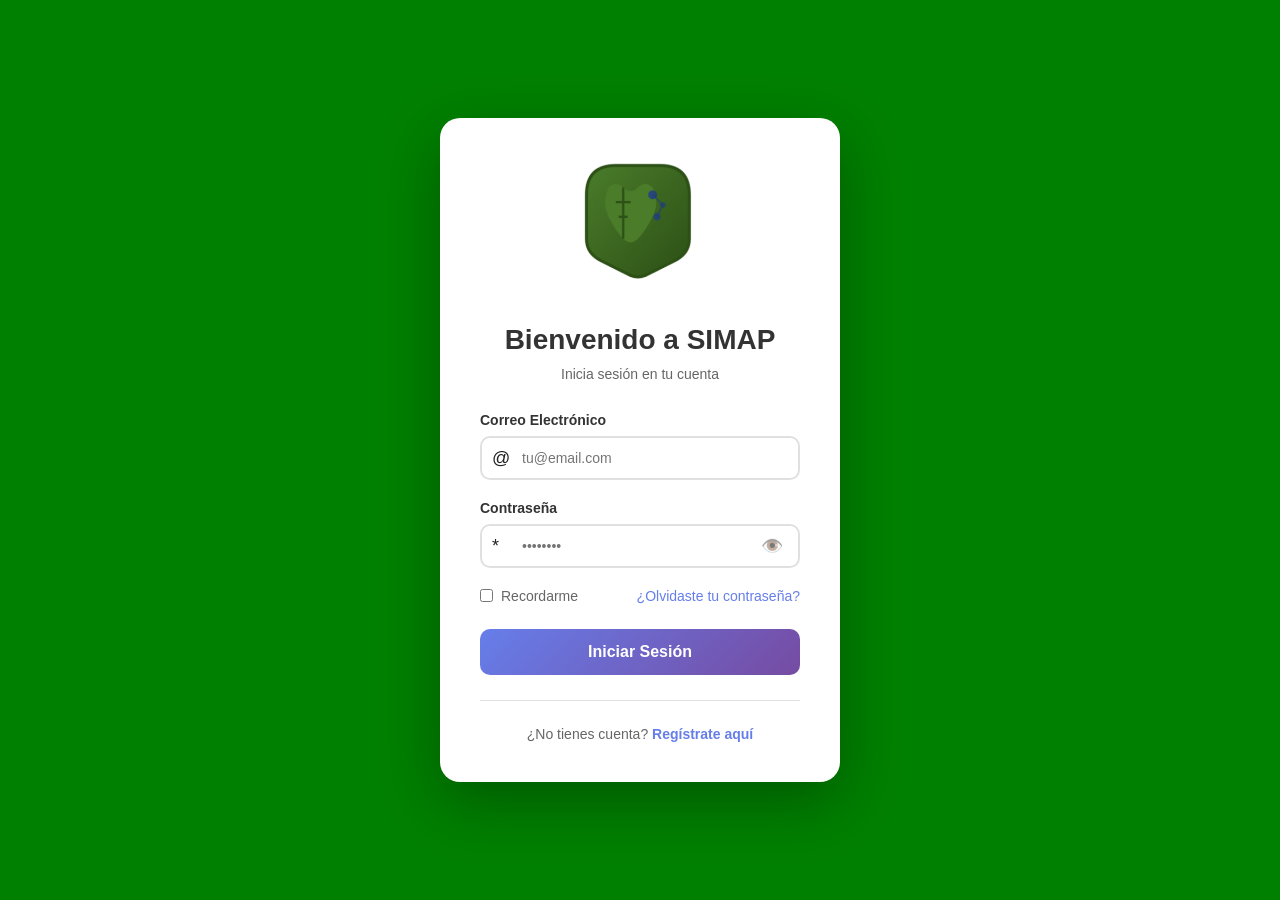
==== public/index.html @ 7a1eb56e "Agregué nuevo archivo CSS y lo vinculé en el HTML" ====
<!DOCTYPE html>
<html lang="es">
<head>
    <meta charset="UTF-8">
    <meta name="viewport" content="width=device-width, initial-scale=1.0">
    <title>Sistema de Login - SIMAP</title>
    <link rel="stylesheet" href="/public/assets/styles/styles.css">
</head>
<body>
    <!-- SECCIÓN DE LOGIN -->
    <div id="loginSection">
        <div class="login-container">
            <!-- ESPACIO PARA EL LOGO -->
            <div class="logo-container">
                <img src="images//lgo.PNG" alt="Logo SIMAP" id="loginLogo">
             
            </div>

            <div class="login-header">
                <h1>Bienvenido a SIMAP</h1>
                <p>Inicia sesión en tu cuenta</p>
            </div>

            <form id="loginForm">
                <div class="form-group">
                    <label for="email">Correo Electrónico</label>
                    <div class="input-wrapper">
                        <input 
                            type="email" 
                            id="email" 
                            class="form-input" 
                            placeholder="tu@email.com"
                            required
                        >
                        <span class="input-icon">@</span>
                    </div>
                </div>

                <div class="form-group">
                    <label for="password">Contraseña</label>
                    <div class="input-wrapper">
                        <input 
                            type="password" 
                            id="password" 
                            class="form-input" 
                            placeholder="••••••••"
                            required
                        >
                        <span class="input-icon">*</span>
                        <button type="button" class="toggle-password" id="togglePassword">
                            👁️
                        </button>
                    </div>
                </div>

                <div class="form-options">
                    <label class="checkbox-label">
                        <input type="checkbox" id="remember">
                        <span>Recordarme</span>
                    </label>
                    <a href="#" class="forgot-password">¿Olvidaste tu contraseña?</a>
                </div>

                <button type="submit" class="btn-login">Iniciar Sesión</button>

                <div class="alert" id="alert"></div>
            </form>

            <div class="register-link">
                <p>¿No tienes cuenta? <a href="#">Regístrate aquí</a></p>
            </div>
        </div>
    </div>

    <!-- SECCION MENU -->
    <div id="dashboardSection" class="hidden">
        <header class="dashboard-header">
            <div class="header-content">
                <h1>SIMAP</h1>
                <div class="user-info">
                    <span id="userEmail">usuario@email.com</span>
                    <button id="logoutBtn" class="btn-logout">Cerrar Sesión</button>
                </div>
            </div>
        </header>

        <!-- VISTA PRINCIPAL DEL DASHBOARD -->
        <div id="dashboardHome">
            <main class="dashboard-main">
                <div class="welcome-section">
                    <h2>¡Bienvenido a SIMAP👋</h2>
                    <p>Has iniciado sesión correctamente</p>
                </div>

                <div class="cards-grid">
                    <div class="card" data-section="sistema-alertas">
                        <div class="card-icon">🚨</div>
                        <h3>SISTEMA DE ALERTAS</h3>
                        <p>Ver alertas del sistema</p>
                    </div>

                    <div class="card" data-section="gestion">
                        <div class="card-icon">📁</div>
                        <h3>Gestión Operativa</h3>
                        <p>Gestión de operaciones</p>
                    </div>

                    <div class="card" data-section="analisis">
                        <div class="card-icon">⚙️</div>
                        <h3>Análisis Ambiental</h3>
                        <p>Análisis del ambiente</p>
                    </div>

                    <div class="card" data-section="investigacion">
                        <div class="card-icon">🔬</div>
                        <h3>Investigación Avanzada</h3>
                        <p>Investigación científica</p>
                    </div>

                    <div class="card" data-section="comunidad">
                        <div class="card-icon">👥</div>
                        <h3>Comunidad</h3>
                        <p>Gestión comunitaria</p>
                    </div>
                </div>
            </main>
        </div>

        <!-- SECCIÓN SISTEMA DE ALERTAS -->
        <div id="sistemaAlertasSection" class="hidden section-content">
            <button class="btn-back">← Volver al Dashboard</button>
            <div class="content-box">
                <h2>🚨 Sistema de Alertas</h2>
                <!-- ESPACIO VACÍO PARA TU CONTENIDO -->
            </div>
        </div>

        <!-- SECCIÓN GESTIÓN OPERATIVA -->
        <div id="gestionSection" class="hidden section-content">
            <button class="btn-back">← Volver al Dashboard</button>
            <div class="content-box">
                <h2>📁 Gestión Operativa</h2>
                <!-- ESPACIO VACÍO PARA TU CONTENIDO -->
            </div>
        </div>

        <!-- SECCIÓN ANÁLISIS AMBIENTAL -->
        <div id="analisisSection" class="hidden section-content">
            <button class="btn-back">← Volver al Dashboard</button>
            <div class="content-box">
                <h2>⚙️ Análisis Ambiental</h2>
                <!-- ESPACIO VACÍO PARA TU CONTENIDO -->
            </div>
        </div>

        <!-- SECCIÓN INVESTIGACIÓN AVANZADA -->
        <div id="investigacionSection" class="hidden section-content">
            <button class="btn-back">← Volver al Dashboard</button>
            <div class="content-box">
                <h2>🔬 Investigación Avanzada</h2>
                <head>
                    <meta charset="UTF-8">
                    <title>SIMAP • Panel Unificado</title>
                
                    <!-- Mantienes ambos estilos para conservar el diseño EXACTO -->
                    <link rel="stylesheet" href="/public/assets/styles/Investigacion_avanzada.css">
                    <link rel="stylesheet" href="/public/assets/styles/styles.css">
                </head>
                
                <body>
                
                <!-- ================= HEADER ================= -->
                <header>
                    <nav>
                        <div class="logo">EcoGuard Perú</div>
                        <ul>
                            <li><a href="#estadistico" class="active">Análisis Estadístico</a></li>
                            <li><a href="#herramientas">Herramientas Especializadas</a></li>
                        </ul>
                    </nav>
                </header>
                
                <main>
                
                    <!-- =============== SECCIÓN 1 — ANÁLISIS ESTADÍSTICO ================= -->
                    <section class="panel" id="estadistico">
                        <h1>Panel de Tendencias y Modelos Predictivos</h1>
                
                        <div class="dashboard">
                
                            <div class="grafico">
                                <h2>Tendencia deforestación en Madre de Dios</h2>
                                <img src="image1.png" alt="Gráficos de tendencia">
                                <p>Año actual: <b>2025</b></p>
                                <p>Área deforestada: <b>925 ha</b> (+8% respecto 2024)</p>
                                <a href="#" class="btn">Ver evolución histórica</a>
                            </div>
                
                            <div class="modelo">
                                <h2>Predicción de Incendios 2026</h2>
                                <table class="table">
                                    <tr>
                                        <th>Zona</th>
                                        <th>Probabilidad</th>
                                        <th>Riesgo</th>
                                    </tr>
                                    <tr>
                                        <td>Reserva Los Amigos</td>
                                        <td>52%</td>
                                        <td><span class="alert">Alto</span></td>
                                    </tr>
                                    <tr>
                                        <td>P. Nacional Manu</td>
                                        <td>21%</td>
                                        <td>Medio</td>
                                    </tr>
                                    <tr>
                                        <td>Zona Tambopata</td>
                                        <td>33%</td>
                                        <td>Medio</td>
                                    </tr>
                                </table>
                                <a href="#" class="btn">Descargar reporte PDF</a>
                            </div>
                
                        </div>
                
                        <div class="matriz">
                            <h2>Matriz de Correlación de Amenazas</h2>
                            <table class="table">
                                <tr>
                                    <th>Amenaza</th>
                                    <th>Temperatura</th>
                                    <th>NDVI</th>
                                    <th>Presencia Humana</th>
                                </tr>
                                <tr>
                                    <td>Incendios</td>
                                    <td>0.76</td>
                                    <td>-0.52</td>
                                    <td>0.29</td>
                                </tr>
                                <tr>
                                    <td>Deforestación</td>
                                    <td>0.44</td>
                                    <td>-0.81</td>
                                    <td>0.63</td>
                                </tr>
                            </table>
                        </div>
                    </section>
                
                
                
                    <!-- =============== SECCIÓN 2 — HERRAMIENTAS ESPECIALIZADAS ================= -->
                    <section class="panel" id="herramientas">
                        <h1>Herramientas Especializadas</h1>
                
                        <div class="herramientas-grid">
                
                            <div class="card">
                                <h2>Clasificación de Imágenes Satelitales</h2>
                                <img src="puno.png" alt="Clasificación de imágenes">
                                <p>Región de análisis: <b>Puno</b><br>
                                   Última segmentación: <b>15/11/2025</b><br>
                                   <b>Detección:</b> <span class="alert">54 poligonales de cambio</span>
                                </p>
                                <a href="#" class="btn">Ejecutar nueva segmentación</a>
                            </div>
                
                            <div class="card">
                                <h2>Medición Geoespacial</h2>
                                <p>Dibuja áreas y calcula superficies impactadas.</p>
                                <img src="medicion_geoespacial.png" alt="Medición Geoespacial">
                                <p>Zona de estudio: <b>Área de amortiguamiento</b><br>
                                   <b>Medición actual:</b> 6,200 ha
                                </p>
                                <a href="#" class="btn">Dibujar polígono</a>
                            </div>
                
                            <div class="card">
                                <h2>Alertas Inteligentes IoT</h2>
                                <img src="alertas.png" alt="Alertas IoT">
                                <p><b>Sensores activos:</b> 15<br>
                                   <b>Alertas último mes:</b> 3 por ruido, 7 por movimiento
                                </p>
                                <a href="#" class="btn">Ver log de sensores</a>
                            </div>
                
                            <div class="card">
                                <h2>Monitoreo de Restauración</h2>
                                <img src="monitoreo.png" alt="Monitoreo restauración">
                                <p>Zona: <b>Alto Mayo</b><br>
                                   <b>NDVI promedio:</b> 0.69<br>
                                   <b>Progreso:</b> +17% desde 2023
                                </p>
                                <a href="#" class="btn">Ver evolución temporal</a>
                            </div>
                
                        </div>
                    </section>
                
                </main>
                
                
                <!-- ================= FOOTER ================= -->
                <footer>
                    <p>&copy; 2025 EcoGuard Perú</p>
                </footer>
                
                </body>
            </div>
        </div>

        <!-- SECCIÓN COMUNIDAD -->
        <div id="comunidadSection" class="hidden section-content">
            <button class="btn-back">← Volver al Dashboard</button>
            <div class="content-box">
                <h2>👥 Comunidad</h2>
                <!-- ESPACIO VACÍO PARA TU CONTENIDO -->
            </div>
        </div>
    </div>

    <script src="/public/assets/styles/scripts/main.js"></script>
</body>
</html>

    <script src="/public/assets/styles/scripts/main.js"></script>
</body>
</html>
---- public/assets/styles/styles.css ----
* {
    margin: 0;
    padding: 0;
    box-sizing: border-box;
}

body {
    font-family: 'Segoe UI', Tahoma, Geneva, Verdana, sans-serif;
    background: green;
    min-height: 100vh;
}

/* Clase para ocultar secciones */
.hidden {
    display: none !important;
}

/* ============================================ */
/* ESTILOS DEL LOGIN */
/* ============================================ */

#loginSection {
    display: flex;
    justify-content: center;
    align-items: center;
    min-height: 100vh;
    padding: 20px;
}

.login-container {
    background: white;
    border-radius: 20px;
    box-shadow: 0 20px 60px rgba(0, 0, 0, 0.3);
    width: 100%;
    max-width: 400px;
    padding: 40px;
    animation: slideIn 0.5s ease-out;
}

/* Estilos para el logo */
.logo-container {
    text-align: center;
    margin-bottom: 30px;
}

#loginLogo {
    max-width: 150px;
    height: auto;
    object-fit: contain;
}

/* Placeholder opcional para el logo */
.logo-placeholder {
    width: 120px;
    height: 120px;
    margin: 0 auto;
    background: linear-gradient(135deg, #667eea 0%, #764ba2 100%);
    border-radius: 50%;
    display: flex;
    align-items: center;
    justify-content: center;
    color: white;
    font-size: 24px;
    font-weight: bold;
    box-shadow: 0 5px 15px rgba(102, 126, 234, 0.3);
}

@keyframes slideIn {
    from {
        opacity: 0;
        transform: translateY(-30px);
    }
    to {
        opacity: 1;
        transform: translateY(0);
    }
}

.login-header {
    text-align: center;
    margin-bottom: 30px;
}

.login-header h1 {
    color: #333;
    font-size: 28px;
    margin-bottom: 10px;
}

.login-header p {
    color: #666;
    font-size: 14px;
}

.form-group {
    margin-bottom: 20px;
}

.form-group label {
    display: block;
    color: #333;
    font-size: 14px;
    font-weight: 600;
    margin-bottom: 8px;
}

.input-wrapper {
    position: relative;
}

.form-input {
    width: 100%;
    padding: 12px 45px 12px 40px;
    border: 2px solid #e0e0e0;
    border-radius: 10px;
    font-size: 14px;
    transition: all 0.3s ease;
    outline: none;
}

.form-input:focus {
    border-color: #667eea;
    box-shadow: 0 0 0 3px rgba(102, 126, 234, 0.1);
}

.input-icon {
    position: absolute;
    left: 12px;
    top: 50%;
    transform: translateY(-50%);
    font-size: 18px;
}

.toggle-password {
    position: absolute;
    right: 12px;
    top: 50%;
    transform: translateY(-50%);
    background: none;
    border: none;
    cursor: pointer;
    font-size: 18px;
    padding: 5px;
    opacity: 0.6;
    transition: opacity 0.3s;
}

.toggle-password:hover {
    opacity: 1;
}

.form-options {
    display: flex;
    justify-content: space-between;
    align-items: center;
    margin-bottom: 25px;
    font-size: 14px;
}

.checkbox-label {
    display: flex;
    align-items: center;
    cursor: pointer;
    color: #666;
}

.checkbox-label input {
    margin-right: 8px;
    cursor: pointer;
}

.forgot-password {
    color: #667eea;
    text-decoration: none;
    transition: color 0.3s;
}

.forgot-password:hover {
    color: #764ba2;
}

.btn-login {
    width: 100%;
    padding: 14px;
    background: linear-gradient(135deg, #667eea 0%, #764ba2 100%);
    color: white;
    border: none;
    border-radius: 10px;
    font-size: 16px;
    font-weight: 600;
    cursor: pointer;
    transition: transform 0.2s, box-shadow 0.2s;
}

.btn-login:hover {
    transform: translateY(-2px);
    box-shadow: 0 5px 20px rgba(102, 126, 234, 0.4);
}

.btn-login:active {
    transform: translateY(0);
}

.alert {
    margin-top: 20px;
    padding: 12px;
    border-radius: 8px;
    font-size: 14px;
    text-align: center;
    display: none;
}

.alert.success {
    background: #d4edda;
    color: #155724;
    border: 1px solid #c3e6cb;
    display: block;
}

.alert.error {
    background: #f8d7da;
    color: #721c24;
    border: 1px solid #f5c6cb;
    display: block;
}

.register-link {
    text-align: center;
    margin-top: 25px;
    padding-top: 25px;
    border-top: 1px solid #e0e0e0;
}

.register-link p {
    color: #666;
    font-size: 14px;
}

.register-link a {
    color: #667eea;
    text-decoration: none;
    font-weight: 600;
    transition: color 0.3s;
}

.register-link a:hover {
    color: #764ba2;
}

/* ============================================ */
/* ESTILOS DEL DASHBOARD */
/* ============================================ */

#dashboardSection {
    padding: 20px;
    animation: fadeIn 0.5s ease-out;
}

@keyframes fadeIn {
    from {
        opacity: 0;
    }
    to {
        opacity: 1;
    }
}

.dashboard-header {
    background: white;
    border-radius: 15px;
    padding: 20px 30px;
    margin-bottom: 30px;
    box-shadow: 0 5px 20px rgba(0, 0, 0, 0.1);
}

.header-content {
    display: flex;
    justify-content: space-between;
    align-items: center;
    flex-wrap: wrap;
    gap: 15px;
}

.dashboard-header h1 {
    color: #333;
    font-size: 28px;
}

.user-info {
    display: flex;
    align-items: center;
    gap: 15px;
}

.user-info span {
    color: #666;
    font-size: 14px;
    font-weight: 500;
}

.btn-logout {
    padding: 10px 20px;
    background: linear-gradient(135deg, #667eea 0%, #764ba2 100%);
    color: white;
    border: none;
    border-radius: 8px;
    font-size: 14px;
    font-weight: 600;
    cursor: pointer;
    transition: transform 0.2s, box-shadow 0.2s;
}

.btn-logout:hover {
    transform: translateY(-2px);
    box-shadow: 0 5px 15px rgba(102, 126, 234, 0.4);
}

.btn-logout:active {
    transform: translateY(0);
}

.dashboard-main {
    animation: fadeIn 0.8s ease-out;
}

.welcome-section {
    background: white;
    border-radius: 15px;
    padding: 40px;
    margin-bottom: 30px;
    text-align: center;
    box-shadow: 0 5px 20px rgba(0, 0, 0, 0.1);
}

.welcome-section h2 {
    color: #333;
    font-size: 32px;
    margin-bottom: 10px;
}

.welcome-section p {
    color: #666;
    font-size: 16px;
}

.cards-grid {
    display: grid;
    grid-template-columns: repeat(auto-fit, minmax(250px, 1fr));
    gap: 20px;
}

.card {
    background: white;
    border-radius: 15px;
    padding: 30px;
    text-align: center;
    box-shadow: 0 5px 20px rgba(0, 0, 0, 0.1);
    cursor: pointer;
    transition: transform 0.3s, box-shadow 0.3s;
}

.card:hover {
    transform: translateY(-5px);
    box-shadow: 0 10px 30px rgba(0, 0, 0, 0.2);
}

.card-icon {
    font-size: 48px;
    margin-bottom: 15px;
}

.card h3 {
    color: #333;
    font-size: 22px;
    margin-bottom: 10px;
}

.card p {
    color: #666;
    font-size: 14px;
}



.section-content {
    animation: fadeIn 0.5s ease-out;
}

.btn-back {
    padding: 10px 20px;
    background: white;
    color: #667eea;
    border: 2px solid #667eea;
    border-radius: 10px;
    font-size: 14px;
    font-weight: 600;
    cursor: pointer;
    margin-bottom: 20px;
    transition: all 0.3s;
}

.btn-back:hover {
    background: #667eea;
    color: white;
    transform: translateX(-5px);
}

.content-box {
    background: white;
    border-radius: 15px;
    padding: 40px;
    box-shadow: 0 5px 20px rgba(0, 0, 0, 0.1);
    min-height: 400px;
}

.content-box h2 {
    color: #333;
    font-size: 28px;
    margin-bottom: 15px;
}

.content-box p {
    color: #666;
    font-size: 16px;
    line-height: 1.6;
}



@media (max-width: 768px) {
    .header-content {
        flex-direction: column;
        align-items: flex-start;
    }

    .user-info {
        width: 100%;
        justify-content: space-between;
    }

    .welcome-section {
        padding: 30px 20px;
    }

    .welcome-section h2 {
        font-size: 24px;
    }

    .cards-grid {
        grid-template-columns: 1fr;
    }

    .form-options {
        flex-direction: column;
        gap: 10px;
        align-items: flex-start;
    }
}
---- public/assets/styles/Investigacion_avanzada.css ----
:root {
    --verde: #008f39;
    --azul: #2A4DAF;
    --gris: #F3F7F9;
    --negro: #222;
    --blanco: #fff;
    --sombra: 0 4px 18px rgba(0,0,0,0.13);
    --borde: 14px;
    --alerta: #C12C30;
}

body {
    font-family: 'Roboto', Arial, sans-serif;
    background: var(--gris);
    margin: 0;
    color: var(--negro);
}

header nav {
    background: var(--blanco);
    box-shadow: var(--sombra);
    display: flex;
    align-items: center;
    justify-content: space-between;
    padding: 0.9em 2em;
}

.logo {
    font-weight: bold;
    font-size: 1.4em;
    color: var(--verde);
}

nav ul {
    list-style: none;
    display: flex;
    gap: 2em;
    margin: 0;
}

nav ul li a {
    color: var(--azul);
    text-decoration: none;
    font-weight: 500;
    font-size: 1em;
    padding-bottom: 4px;
    border-bottom: 2px solid transparent;
    transition: border 0.15s, color 0.15s;
}

nav ul li a.active, nav ul li a:hover {
    color: var(--verde);
    border-bottom: 2px solid var(--verde);
}

.panel {
    margin: 2em auto;
    max-width: 950px;
    background: var(--blanco);
    border-radius: var(--borde);
    box-shadow: var(--sombra);
    padding: 2em;
}

.dashboard {
    display: flex;
    gap: 3.6em;
    margin-bottom: 2em;
    flex-wrap: wrap;
}

.grafico, .modelo {
    flex: 1 1 340px;
    min-width: 340px;
    background: var(--gris);
    padding: 1em;
    border-radius: var(--borde);
    box-shadow: var(--sombra);
}

.grafico img, .modelo img {
    width: 100%;
    border-radius: var(--borde);
}

.table {
    width: 100%;
    border-collapse: collapse;
    margin: 1em 0;
    background: var(--blanco);
    border-radius: var(--borde);
    overflow: hidden;
}

.table th,
.table td {
    padding: 0.7em 0.5em;
    border-bottom: 1px solid #ddd;
    text-align: center;
    font-size: 1em;
}

.table th {
    background: var(--gris);
    font-weight: bold;
}

.table tr:last-child td {
    border-bottom: none;
}

.alert {
    color: var(--alerta);
    font-weight: bold;
}

.matriz {
    margin-top: 2em;
}

.herramientas-grid {
    display: grid;
    grid-template-columns: repeat(auto-fit, minmax(240px, 1fr));
    gap: 2em;
    margin-top: 2em;
}

.card {
    background: var(--gris);
    border-radius: var(--borde);
    padding: 1.2em;
    box-shadow: var(--sombra);
    text-align: left;
}

.card h2 {
    color: var(--azul);
    margin-bottom: 0.7em;
}

.card img {
    margin: 0.4em 0;
    width: 100%;
    border-radius: 10px;
}

.btn {
    display: inline-block;
    margin-top: 0.9em;
    padding: 0.5em 1.2em;
    background: var(--verde);
    color: var(--blanco);
    text-decoration: none;
    border-radius: 8px;
    font-size: 1em;
    transition: background 0.14s;
}

.btn:hover {
    background: var(--azul);
}

footer {
    text-align: center;
    padding: 1.2em 0;
    background: var(--verde);
    color: var(--blanco);
    border-top-left-radius: var(--borde);
    border-top-right-radius: var(--borde);
    margin-top: 1.5em;
}

@media (max-width: 720px) {
    .dashboard {
        flex-direction: column;
        gap: 1.5em;
    }
    .panel, .herramientas-grid {
        padding: 1em;
    }
}

@media (max-width: 500px) {
    .panel {
        padding: 0.6em;
    }
    .card img, .grafico img {
        width: 100%;
        max-width: 100vw;
    }
}
---- public/assets/styles/styles.css ----
* {
    margin: 0;
    padding: 0;
    box-sizing: border-box;
}

body {
    font-family: 'Segoe UI', Tahoma, Geneva, Verdana, sans-serif;
    background: green;
    min-height: 100vh;
}

/* Clase para ocultar secciones */
.hidden {
    display: none !important;
}

/* ============================================ */
/* ESTILOS DEL LOGIN */
/* ============================================ */

#loginSection {
    display: flex;
    justify-content: center;
    align-items: center;
    min-height: 100vh;
    padding: 20px;
}

.login-container {
    background: white;
    border-radius: 20px;
    box-shadow: 0 20px 60px rgba(0, 0, 0, 0.3);
    width: 100%;
    max-width: 400px;
    padding: 40px;
    animation: slideIn 0.5s ease-out;
}

/* Estilos para el logo */
.logo-container {
    text-align: center;
    margin-bottom: 30px;
}

#loginLogo {
    max-width: 150px;
    height: auto;
    object-fit: contain;
}

/* Placeholder opcional para el logo */
.logo-placeholder {
    width: 120px;
    height: 120px;
    margin: 0 auto;
    background: linear-gradient(135deg, #667eea 0%, #764ba2 100%);
    border-radius: 50%;
    display: flex;
    align-items: center;
    justify-content: center;
    color: white;
    font-size: 24px;
    font-weight: bold;
    box-shadow: 0 5px 15px rgba(102, 126, 234, 0.3);
}

@keyframes slideIn {
    from {
        opacity: 0;
        transform: translateY(-30px);
    }
    to {
        opacity: 1;
        transform: translateY(0);
    }
}

.login-header {
    text-align: center;
    margin-bottom: 30px;
}

.login-header h1 {
    color: #333;
    font-size: 28px;
    margin-bottom: 10px;
}

.login-header p {
    color: #666;
    font-size: 14px;
}

.form-group {
    margin-bottom: 20px;
}

.form-group label {
    display: block;
    color: #333;
    font-size: 14px;
    font-weight: 600;
    margin-bottom: 8px;
}

.input-wrapper {
    position: relative;
}

.form-input {
    width: 100%;
    padding: 12px 45px 12px 40px;
    border: 2px solid #e0e0e0;
    border-radius: 10px;
    font-size: 14px;
    transition: all 0.3s ease;
    outline: none;
}

.form-input:focus {
    border-color: #667eea;
    box-shadow: 0 0 0 3px rgba(102, 126, 234, 0.1);
}

.input-icon {
    position: absolute;
    left: 12px;
    top: 50%;
    transform: translateY(-50%);
    font-size: 18px;
}

.toggle-password {
    position: absolute;
    right: 12px;
    top: 50%;
    transform: translateY(-50%);
    background: none;
    border: none;
    cursor: pointer;
    font-size: 18px;
    padding: 5px;
    opacity: 0.6;
    transition: opacity 0.3s;
}

.toggle-password:hover {
    opacity: 1;
}

.form-options {
    display: flex;
    justify-content: space-between;
    align-items: center;
    margin-bottom: 25px;
    font-size: 14px;
}

.checkbox-label {
    display: flex;
    align-items: center;
    cursor: pointer;
    color: #666;
}

.checkbox-label input {
    margin-right: 8px;
    cursor: pointer;
}

.forgot-password {
    color: #667eea;
    text-decoration: none;
    transition: color 0.3s;
}

.forgot-password:hover {
    color: #764ba2;
}

.btn-login {
    width: 100%;
    padding: 14px;
    background: linear-gradient(135deg, #667eea 0%, #764ba2 100%);
    color: white;
    border: none;
    border-radius: 10px;
    font-size: 16px;
    font-weight: 600;
    cursor: pointer;
    transition: transform 0.2s, box-shadow 0.2s;
}

.btn-login:hover {
    transform: translateY(-2px);
    box-shadow: 0 5px 20px rgba(102, 126, 234, 0.4);
}

.btn-login:active {
    transform: translateY(0);
}

.alert {
    margin-top: 20px;
    padding: 12px;
    border-radius: 8px;
    font-size: 14px;
    text-align: center;
    display: none;
}

.alert.success {
    background: #d4edda;
    color: #155724;
    border: 1px solid #c3e6cb;
    display: block;
}

.alert.error {
    background: #f8d7da;
    color: #721c24;
    border: 1px solid #f5c6cb;
    display: block;
}

.register-link {
    text-align: center;
    margin-top: 25px;
    padding-top: 25px;
    border-top: 1px solid #e0e0e0;
}

.register-link p {
    color: #666;
    font-size: 14px;
}

.register-link a {
    color: #667eea;
    text-decoration: none;
    font-weight: 600;
    transition: color 0.3s;
}

.register-link a:hover {
    color: #764ba2;
}

/* ============================================ */
/* ESTILOS DEL DASHBOARD */
/* ============================================ */

#dashboardSection {
    padding: 20px;
    animation: fadeIn 0.5s ease-out;
}

@keyframes fadeIn {
    from {
        opacity: 0;
    }
    to {
        opacity: 1;
    }
}

.dashboard-header {
    background: white;
    border-radius: 15px;
    padding: 20px 30px;
    margin-bottom: 30px;
    box-shadow: 0 5px 20px rgba(0, 0, 0, 0.1);
}

.header-content {
    display: flex;
    justify-content: space-between;
    align-items: center;
    flex-wrap: wrap;
    gap: 15px;
}

.dashboard-header h1 {
    color: #333;
    font-size: 28px;
}

.user-info {
    display: flex;
    align-items: center;
    gap: 15px;
}

.user-info span {
    color: #666;
    font-size: 14px;
    font-weight: 500;
}

.btn-logout {
    padding: 10px 20px;
    background: linear-gradient(135deg, #667eea 0%, #764ba2 100%);
    color: white;
    border: none;
    border-radius: 8px;
    font-size: 14px;
    font-weight: 600;
    cursor: pointer;
    transition: transform 0.2s, box-shadow 0.2s;
}

.btn-logout:hover {
    transform: translateY(-2px);
    box-shadow: 0 5px 15px rgba(102, 126, 234, 0.4);
}

.btn-logout:active {
    transform: translateY(0);
}

.dashboard-main {
    animation: fadeIn 0.8s ease-out;
}

.welcome-section {
    background: white;
    border-radius: 15px;
    padding: 40px;
    margin-bottom: 30px;
    text-align: center;
    box-shadow: 0 5px 20px rgba(0, 0, 0, 0.1);
}

.welcome-section h2 {
    color: #333;
    font-size: 32px;
    margin-bottom: 10px;
}

.welcome-section p {
    color: #666;
    font-size: 16px;
}

.cards-grid {
    display: grid;
    grid-template-columns: repeat(auto-fit, minmax(250px, 1fr));
    gap: 20px;
}

.card {
    background: white;
    border-radius: 15px;
    padding: 30px;
    text-align: center;
    box-shadow: 0 5px 20px rgba(0, 0, 0, 0.1);
    cursor: pointer;
    transition: transform 0.3s, box-shadow 0.3s;
}

.card:hover {
    transform: translateY(-5px);
    box-shadow: 0 10px 30px rgba(0, 0, 0, 0.2);
}

.card-icon {
    font-size: 48px;
    margin-bottom: 15px;
}

.card h3 {
    color: #333;
    font-size: 22px;
    margin-bottom: 10px;
}

.card p {
    color: #666;
    font-size: 14px;
}



.section-content {
    animation: fadeIn 0.5s ease-out;
}

.btn-back {
    padding: 10px 20px;
    background: white;
    color: #667eea;
    border: 2px solid #667eea;
    border-radius: 10px;
    font-size: 14px;
    font-weight: 600;
    cursor: pointer;
    margin-bottom: 20px;
    transition: all 0.3s;
}

.btn-back:hover {
    background: #667eea;
    color: white;
    transform: translateX(-5px);
}

.content-box {
    background: white;
    border-radius: 15px;
    padding: 40px;
    box-shadow: 0 5px 20px rgba(0, 0, 0, 0.1);
    min-height: 400px;
}

.content-box h2 {
    color: #333;
    font-size: 28px;
    margin-bottom: 15px;
}

.content-box p {
    color: #666;
    font-size: 16px;
    line-height: 1.6;
}



@media (max-width: 768px) {
    .header-content {
        flex-direction: column;
        align-items: flex-start;
    }

    .user-info {
        width: 100%;
        justify-content: space-between;
    }

    .welcome-section {
        padding: 30px 20px;
    }

    .welcome-section h2 {
        font-size: 24px;
    }

    .cards-grid {
        grid-template-columns: 1fr;
    }

    .form-options {
        flex-direction: column;
        gap: 10px;
        align-items: flex-start;
    }
}
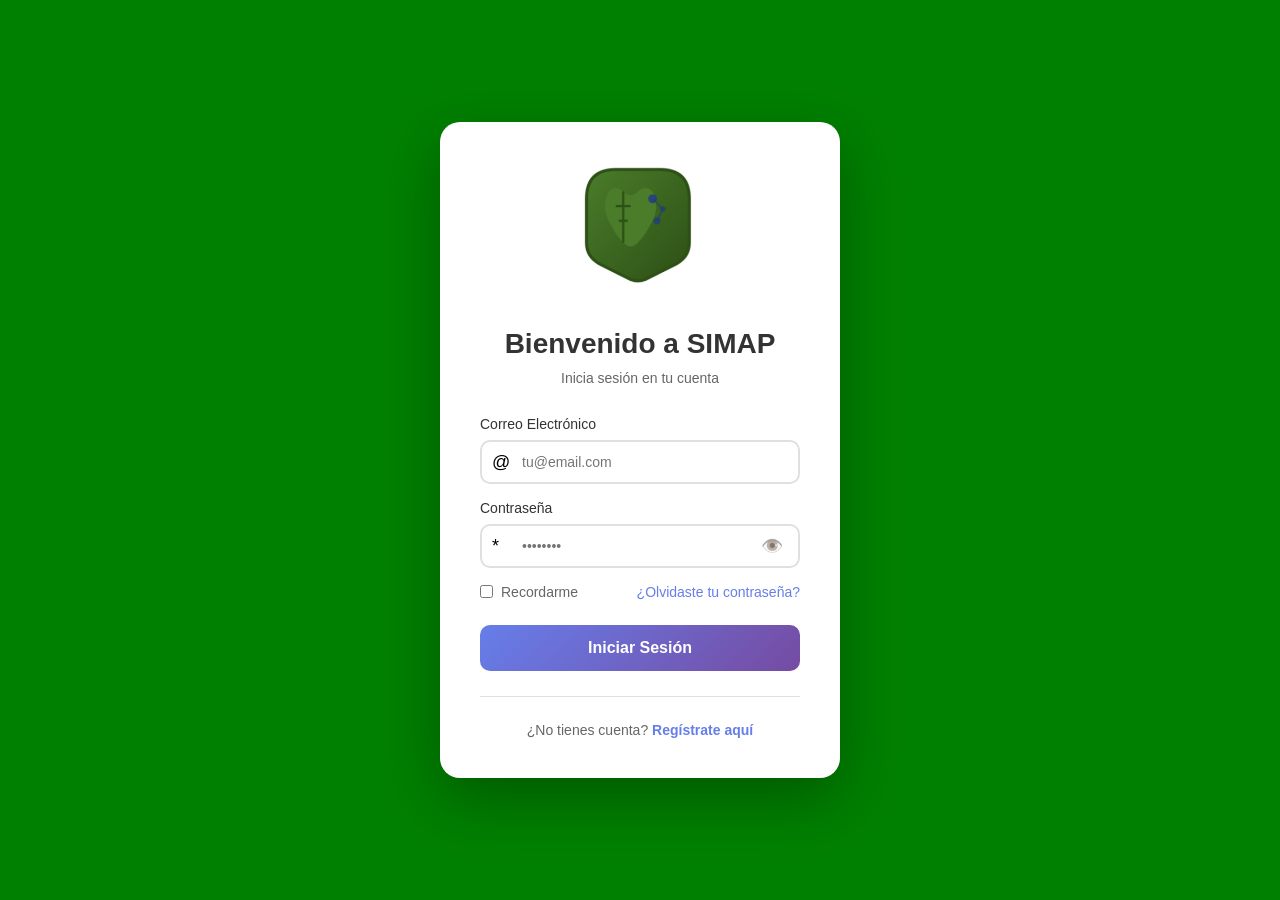
==== commit ae5fa15b: "Cambios de AnalisisAmbiental" ====
--- a/public/index.html
+++ b/public/index.html
@@ -5,6 +5,8 @@
     <meta name="viewport" content="width=device-width, initial-scale=1.0">
     <title>Sistema de Login - SIMAP</title>
     <link rel="stylesheet" href="/public/assets/styles/styles.css">
+    <link rel="stylesheet" href="/public/assets/styles/AnalisisAmbiental.css">
+
 </head>
 <body>
     <!-- SECCIÓN DE LOGIN -->
@@ -149,7 +151,153 @@
             <button class="btn-back">← Volver al Dashboard</button>
             <div class="content-box">
                 <h2>⚙️ Análisis Ambiental</h2>
-                <!-- ESPACIO VACÍO PARA TU CONTENIDO -->
+               <section class="AnalisisAmbiental">
+    <div class="container">
+        <div class="page-header">
+            <h2>Módulo de Investigación Científica</h2>
+            <p>Herramientas avanzadas para análisis ambiental y conservación</p>
+        </div>
+
+        <div class="metrics">
+            <div class="metric-card">
+                <h3>Áreas Monitoreadas</h3>
+                <div class="metric-value">76</div>
+            </div>
+            <div class="metric-card">
+                <h3>Alertas Activas</h3>
+                <div class="metric-value">12</div>
+            </div>
+            <div class="metric-card">
+                <h3>Datasets Disponibles</h3>
+                <div class="metric-value">248</div>
+            </div>
+        </div>
+            <div class="main-content">
+                <h3>INV_DATA - Gestión de Datos de Investigación</h3>
+                <p>Acceda a datasets ambientales, imágenes satelitales y herramientas de procesamiento para sus investigaciones.</p>
+                
+                <div class="map-container">
+                    <div class="map-placeholder">
+                        MAPA INTERACTIVO - Visualización de Áreas Protegidas y Datos Ambientales
+                    </div>
+                    <div class="map-controls">
+                        <h4>Capas de Información</h4>
+                        <div class="layer-control">
+                            <label>
+                                <input type="checkbox" checked> Deforestación
+                            </label>
+                        </div>
+                        <div class="layer-control">
+                            <label>
+                                <input type="checkbox" checked> Índice NDVI
+                            </label>
+                        </div>
+                        <div class="layer-control">
+                            <label>
+                                <input type="checkbox"> Temperatura
+                            </label>
+                        </div>
+                        <div class="layer-control">
+                            <label>
+                                <input type="checkbox"> Precipitación
+                            </label>
+                        </div>
+                        <div class="layer-control">
+                            <label>
+                                <input type="checkbox" checked> Especies en Peligro
+                            </label>
+                        </div>
+                        <button class="btn btn-primary" style="width: 100%; margin-top: 10px;">Aplicar Cambios</button>
+                    </div>
+                </div>
+                
+                <div class="analysis-tools">
+                    <div class="tool-main">
+                        <h4>Superposición de Variables Ambientales</h4>
+                        <p>Seleccione las variables que desea superponer en el mapa para analizar correlaciones.</p>
+                        <div class="tool-options">
+                            <div class="form-group">
+                                <label for="variable1">Variable Principal:</label>
+                                <select id="variable1" class="form-control">
+                                    <option value="ndvi">Índice NDVI (Vegetación)</option>
+                                    <option value="temp">Temperatura</option>
+                                    <option value="precip">Precipitación</option>
+                                    <option value="deforest">Deforestación</option>
+                                </select>
+                            </div>
+                            
+                            <div class="form-group">
+                                <label for="variable2">Variable Secundaria:</label>
+                                <select id="variable2" class="form-control">
+                                    <option value="temp">Temperatura</option>
+                                    <option value="precip">Precipitación</option>
+                                    <option value="ndvi">Índice NDVI (Vegetación)</option>
+                                    <option value="species">Distribución de Especies</option>
+                                </select>
+                            </div>
+                            
+                            <div class="form-group">
+                                <label for="timeRange">Rango Temporal:</label>
+                                <select id="timeRange" class="form-control">
+                                    <option value="1week">Última Semana</option>
+                                    <option value="1month">Último Mes</option>
+                                    <option value="6months">Últimos 6 Meses</option>
+                                    <option value="1year">Último Año</option>
+                                    <option value="custom">Personalizado</option>
+                                </select>
+                            </div>
+                            
+                            <button class="btn btn-primary">Aplicar Análisis</button>
+                        </div>
+                    </div>
+                    
+                    <div class="tool-sidebar">
+                        <h4>Descarga de Datasets</h4>
+                        <p>Seleccione el tipo de datos que necesita para su investigación:</p>
+                        
+                        <div class="form-group">
+                            <label for="dataType">Tipo de Dataset:</label>
+                            <select id="dataType" class="form-control">
+                                <option value="satellite">Imágenes Satelitales</option>
+                                <option value="deforest">Datos de Deforestación</option>
+                                <option value="biodiversity">Datos de Biodiversidad</option>
+                                <option value="climate">Datos Climáticos</option>
+                            </select>
+                        </div>
+                        
+                        <div class="form-group">
+                            <label for="format">Formato de Descarga:</label>
+                            <select id="format" class="form-control">
+                                <option value="csv">CSV</option>
+                                <option value="geojson">GeoJSON</option>
+                                <option value="kml">KML</option>
+                                <option value="shp">Shapefile</option>
+                            </select>
+                        </div>
+                        
+                        <button class="btn btn-secondary">Descargar Dataset</button>
+                    </div>
+                </div>
+                
+                <div class="modules">
+                    <div class="module-card">
+                        <h3>Imágenes Multiespectrales</h3>
+                        <p>Acceda a imágenes satelitales multiespectrales (NDVI, NIR) para evaluar la salud de la vegetación.</p>
+                        <button class="btn btn-primary">Acceder</button>
+                    </div>
+                    
+                    <div class="module-card">
+                        <h3>Datasets Etiquetados</h3>
+                        <p>Descargue datasets limpios y etiquetados de eventos ambientales para entrenar modelos de Machine Learning.</p>
+                        <button class="btn btn-primary">Explorar</button>
+                    </div>
+                </div>
+            </div>
+        </div>
+         </div>
+            </section>
+
+
             </div>
         </div>
 
@@ -158,157 +306,7 @@
             <button class="btn-back">← Volver al Dashboard</button>
             <div class="content-box">
                 <h2>🔬 Investigación Avanzada</h2>
-                <head>
-                    <meta charset="UTF-8">
-                    <title>SIMAP • Panel Unificado</title>
-                
-                    <!-- Mantienes ambos estilos para conservar el diseño EXACTO -->
-                    <link rel="stylesheet" href="/public/assets/styles/Investigacion_avanzada.css">
-                    <link rel="stylesheet" href="/public/assets/styles/styles.css">
-                </head>
-                
-                <body>
-                
-                <!-- ================= HEADER ================= -->
-                <header>
-                    <nav>
-                        <div class="logo">EcoGuard Perú</div>
-                        <ul>
-                            <li><a href="#estadistico" class="active">Análisis Estadístico</a></li>
-                            <li><a href="#herramientas">Herramientas Especializadas</a></li>
-                        </ul>
-                    </nav>
-                </header>
-                
-                <main>
-                
-                    <!-- =============== SECCIÓN 1 — ANÁLISIS ESTADÍSTICO ================= -->
-                    <section class="panel" id="estadistico">
-                        <h1>Panel de Tendencias y Modelos Predictivos</h1>
-                
-                        <div class="dashboard">
-                
-                            <div class="grafico">
-                                <h2>Tendencia deforestación en Madre de Dios</h2>
-                                <img src="image1.png" alt="Gráficos de tendencia">
-                                <p>Año actual: <b>2025</b></p>
-                                <p>Área deforestada: <b>925 ha</b> (+8% respecto 2024)</p>
-                                <a href="#" class="btn">Ver evolución histórica</a>
-                            </div>
-                
-                            <div class="modelo">
-                                <h2>Predicción de Incendios 2026</h2>
-                                <table class="table">
-                                    <tr>
-                                        <th>Zona</th>
-                                        <th>Probabilidad</th>
-                                        <th>Riesgo</th>
-                                    </tr>
-                                    <tr>
-                                        <td>Reserva Los Amigos</td>
-                                        <td>52%</td>
-                                        <td><span class="alert">Alto</span></td>
-                                    </tr>
-                                    <tr>
-                                        <td>P. Nacional Manu</td>
-                                        <td>21%</td>
-                                        <td>Medio</td>
-                                    </tr>
-                                    <tr>
-                                        <td>Zona Tambopata</td>
-                                        <td>33%</td>
-                                        <td>Medio</td>
-                                    </tr>
-                                </table>
-                                <a href="#" class="btn">Descargar reporte PDF</a>
-                            </div>
-                
-                        </div>
-                
-                        <div class="matriz">
-                            <h2>Matriz de Correlación de Amenazas</h2>
-                            <table class="table">
-                                <tr>
-                                    <th>Amenaza</th>
-                                    <th>Temperatura</th>
-                                    <th>NDVI</th>
-                                    <th>Presencia Humana</th>
-                                </tr>
-                                <tr>
-                                    <td>Incendios</td>
-                                    <td>0.76</td>
-                                    <td>-0.52</td>
-                                    <td>0.29</td>
-                                </tr>
-                                <tr>
-                                    <td>Deforestación</td>
-                                    <td>0.44</td>
-                                    <td>-0.81</td>
-                                    <td>0.63</td>
-                                </tr>
-                            </table>
-                        </div>
-                    </section>
-                
-                
-                
-                    <!-- =============== SECCIÓN 2 — HERRAMIENTAS ESPECIALIZADAS ================= -->
-                    <section class="panel" id="herramientas">
-                        <h1>Herramientas Especializadas</h1>
-                
-                        <div class="herramientas-grid">
-                
-                            <div class="card">
-                                <h2>Clasificación de Imágenes Satelitales</h2>
-                                <img src="puno.png" alt="Clasificación de imágenes">
-                                <p>Región de análisis: <b>Puno</b><br>
-                                   Última segmentación: <b>15/11/2025</b><br>
-                                   <b>Detección:</b> <span class="alert">54 poligonales de cambio</span>
-                                </p>
-                                <a href="#" class="btn">Ejecutar nueva segmentación</a>
-                            </div>
-                
-                            <div class="card">
-                                <h2>Medición Geoespacial</h2>
-                                <p>Dibuja áreas y calcula superficies impactadas.</p>
-                                <img src="medicion_geoespacial.png" alt="Medición Geoespacial">
-                                <p>Zona de estudio: <b>Área de amortiguamiento</b><br>
-                                   <b>Medición actual:</b> 6,200 ha
-                                </p>
-                                <a href="#" class="btn">Dibujar polígono</a>
-                            </div>
-                
-                            <div class="card">
-                                <h2>Alertas Inteligentes IoT</h2>
-                                <img src="alertas.png" alt="Alertas IoT">
-                                <p><b>Sensores activos:</b> 15<br>
-                                   <b>Alertas último mes:</b> 3 por ruido, 7 por movimiento
-                                </p>
-                                <a href="#" class="btn">Ver log de sensores</a>
-                            </div>
-                
-                            <div class="card">
-                                <h2>Monitoreo de Restauración</h2>
-                                <img src="monitoreo.png" alt="Monitoreo restauración">
-                                <p>Zona: <b>Alto Mayo</b><br>
-                                   <b>NDVI promedio:</b> 0.69<br>
-                                   <b>Progreso:</b> +17% desde 2023
-                                </p>
-                                <a href="#" class="btn">Ver evolución temporal</a>
-                            </div>
-                
-                        </div>
-                    </section>
-                
-                </main>
-                
-                
-                <!-- ================= FOOTER ================= -->
-                <footer>
-                    <p>&copy; 2025 EcoGuard Perú</p>
-                </footer>
-                
-                </body>
+                <!-- ESPACIO VACÍO PARA TU CONTENIDO -->
             </div>
         </div>
 
@@ -321,10 +319,6 @@
             </div>
         </div>
     </div>
-
-    <script src="/public/assets/styles/scripts/main.js"></script>
-</body>
-</html>
 
     <script src="/public/assets/styles/scripts/main.js"></script>
 </body>
--- a/public/assets/styles/AnalisisAmbiental.css
+++ b/public/assets/styles/AnalisisAmbiental.css
@@ -0,0 +1,251 @@
+
+.AnalisisAmbiental{
+    padding-top: 6rem;
+    padding-bottom: 6rem;
+    padding-left: 1rem;
+    padding-right: 1rem;
+    display: flex;
+    gap: 7rem;
+    justify-content: center;
+}
+        :root {
+            --verde-principal: #008f39;
+            --azul-secundario: #2A4DAF;
+            --gris-claro: #E0E0E0;
+            --gris-medio: #A0A0A0;
+            --negro: #010101;
+            --blanco: #ffffff;
+            --sombra: 0 2px 8px rgba(0,0,0,0.1);
+        }
+
+        
+        .btn-secondary:hover {
+            background-color: #244099;
+        }
+        
+        /* Contenido principal */
+        .container {
+            max-width: 1200px;
+            margin: 0 auto;
+            padding: 2rem;
+        }
+        
+        .page-header {
+            margin-bottom: 2rem;
+        }
+        
+        .page-header h2 {
+            font-size: 1.8rem;
+            color: var(--verde-principal);
+            margin-bottom: 0.5rem;
+        }
+        
+        .page-header p {
+            color: var(--gris-medio);
+        }
+        
+        .epic-list {
+            list-style: none;
+        }
+        
+        .epic-list li {
+            margin-bottom: 0.8rem;
+        }
+        
+        .epic-list a {
+            display: block;
+            padding: 0.8rem;
+            border-radius: 4px;
+            text-decoration: none;
+            color: var(--negro);
+            transition: background-color 0.3s;
+        }
+        
+        .epic-list a:hover {
+            background-color: var(--gris-claro);
+        }
+        
+        .epic-list a.active {
+            background-color: var(--verde-principal);
+            color: var(--blanco);
+        }
+        
+        .main-content {
+            background-color: var(--blanco);
+            border-radius: 8px;
+            box-shadow: var(--sombra);
+            padding: 1.5rem;
+        }
+        
+
+        .metrics {
+            display: grid;
+            grid-template-columns: repeat(3, 1fr);
+            gap: 1.5rem;
+            margin-bottom: 2rem;
+        }
+        
+        .metric-card {
+            background-color: var(--blanco);
+            border-radius: 8px;
+            box-shadow: var(--sombra);
+            padding: 1.5rem;
+            text-align: center;
+        }
+        
+        .metric-card h3 {
+            font-size: 1rem;
+            color: var(--gris-medio);
+            margin-bottom: 0.5rem;
+        }
+        
+        .metric-value {
+            font-size: 2rem;
+            font-weight: 700;
+            color: var(--verde-principal);
+        }
+        
+        /* Módulos de funcionalidad */
+        .modules {
+            display: grid;
+            grid-template-columns: repeat(2, 1fr);
+            gap: 1.5rem;
+            margin-bottom: 2rem;
+        }
+        
+        .module-card {
+            background-color: var(--blanco);
+            border-radius: 8px;
+            box-shadow: var(--sombra);
+            padding: 1.5rem;
+            border-left: 4px solid var(--verde-principal);
+        }
+        
+        .module-card h3 {
+            color: var(--verde-principal);
+            margin-bottom: 1rem;
+        }
+        
+        .module-card p {
+            margin-bottom: 1rem;
+            color: var(--gris-medio);
+        }
+        
+        /* Mapa interactivo */
+        .map-container {
+            height: 400px;
+            background-color: var(--gris-claro);
+            border-radius: 8px;
+            margin-bottom: 2rem;
+            position: relative;
+            overflow: hidden;
+        }
+        
+        .map-placeholder {
+            display: flex;
+            justify-content: center;
+            align-items: center;
+            height: 100%;
+            background: linear-gradient(135deg, #e0f7e9 0%, #c8e6c9 100%);
+            color: var(--verde-principal);
+            font-weight: 500;
+        }
+        
+        .map-controls {
+            position: absolute;
+            top: 1rem;
+            right: 1rem;
+            background-color: var(--blanco);
+            border-radius: 4px;
+            box-shadow: var(--sombra);
+            padding: 1rem;
+            width: 250px;
+        }
+        
+        .map-controls h4 {
+            margin-bottom: 0.8rem;
+            color: var(--verde-principal);
+        }
+        
+        .layer-control {
+            margin-bottom: 0.8rem;
+        }
+        
+        .layer-control label {
+            display: flex;
+            align-items: center;
+            cursor: pointer;
+        }
+        
+        .layer-control input {
+            margin-right: 0.5rem;
+        }
+        
+        /* Herramientas de análisis */
+        .analysis-tools {
+            display: grid;
+            grid-template-columns: 2fr 1fr;
+            gap: 1.5rem;
+            margin-bottom: 2rem;
+        }
+        
+        .tool-main {
+            background-color: var(--blanco);
+            border-radius: 8px;
+            box-shadow: var(--sombra);
+            padding: 1.5rem;
+        }
+        
+        .tool-sidebar {
+            background-color: var(--blanco);
+            border-radius: 8px;
+            box-shadow: var(--sombra);
+            padding: 1.5rem;
+        }
+        
+        .tool-options {
+            margin-bottom: 1.5rem;
+        }
+        
+        .tool-options h4 {
+            margin-bottom: 0.8rem;
+            color: var(--verde-principal);
+        }
+        
+        .form-group {
+            margin-bottom: 1rem;
+        }
+        
+        .form-group label {
+            display: block;
+            margin-bottom: 0.5rem;
+            font-weight: 500;
+        }
+        
+        .form-control {
+            width: 100%;
+            padding: 0.5rem;
+            border: 1px solid var(--gris-claro);
+            border-radius: 4px;
+        }
+        @media (max-width: 768px) {
+            .dashboard {
+                grid-template-columns: 1fr;
+            }
+            
+            .metrics {
+                grid-template-columns: 1fr;
+            }
+            
+            .modules {
+                grid-template-columns: 1fr;
+            }
+            
+            .analysis-tools {
+                grid-template-columns: 1fr;
+            }
+            
+            .nav-links {
+                display: none;
+            }
+        }
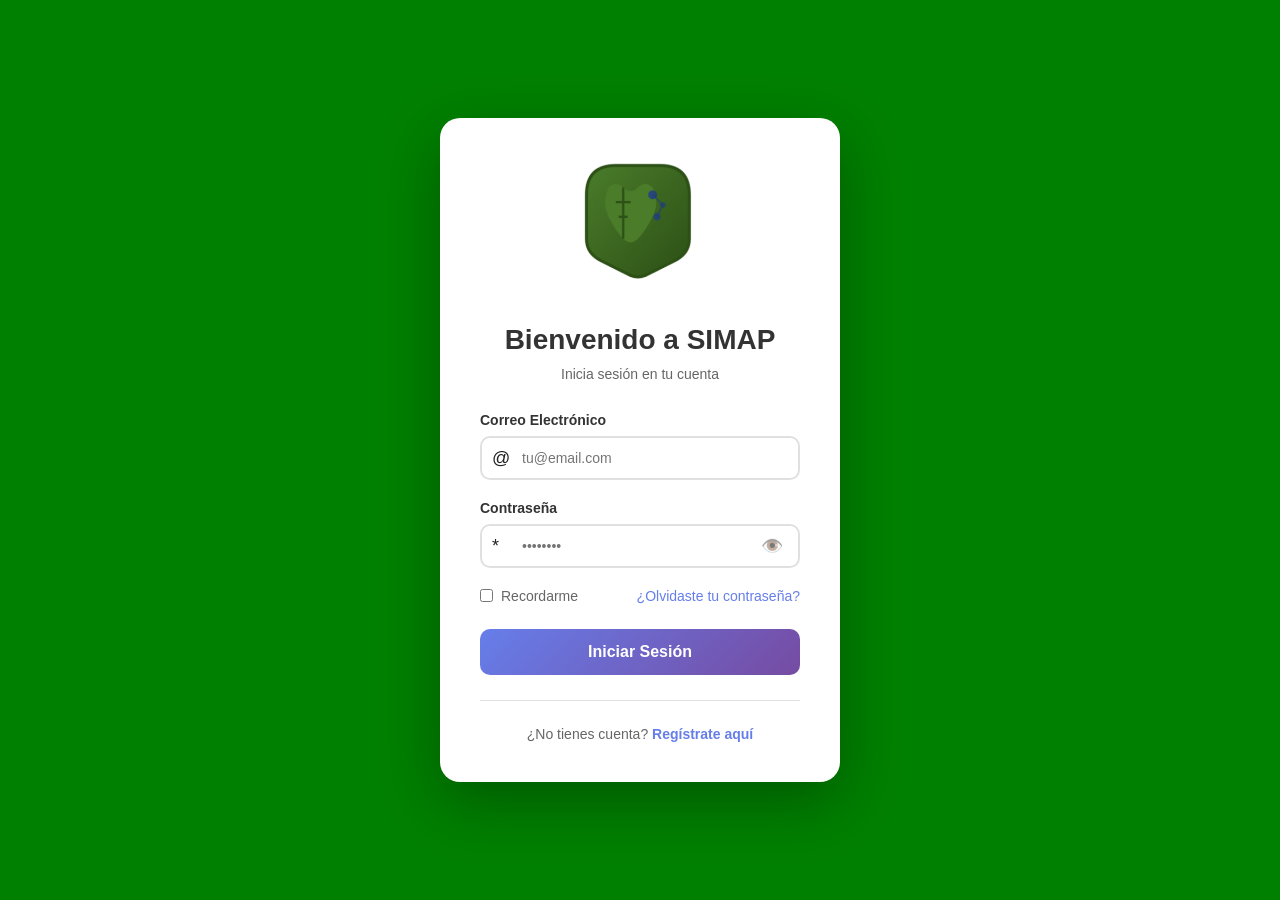
==== commit 69a76e59: "cambio nombre de imagenes" ====
--- a/public/index.html
+++ b/public/index.html
@@ -5,8 +5,6 @@
     <meta name="viewport" content="width=device-width, initial-scale=1.0">
     <title>Sistema de Login - SIMAP</title>
     <link rel="stylesheet" href="/public/assets/styles/styles.css">
-    <link rel="stylesheet" href="/public/assets/styles/AnalisisAmbiental.css">
-
 </head>
 <body>
     <!-- SECCIÓN DE LOGIN -->
@@ -151,153 +149,7 @@
             <button class="btn-back">← Volver al Dashboard</button>
             <div class="content-box">
                 <h2>⚙️ Análisis Ambiental</h2>
-               <section class="AnalisisAmbiental">
-    <div class="container">
-        <div class="page-header">
-            <h2>Módulo de Investigación Científica</h2>
-            <p>Herramientas avanzadas para análisis ambiental y conservación</p>
-        </div>
-
-        <div class="metrics">
-            <div class="metric-card">
-                <h3>Áreas Monitoreadas</h3>
-                <div class="metric-value">76</div>
-            </div>
-            <div class="metric-card">
-                <h3>Alertas Activas</h3>
-                <div class="metric-value">12</div>
-            </div>
-            <div class="metric-card">
-                <h3>Datasets Disponibles</h3>
-                <div class="metric-value">248</div>
-            </div>
-        </div>
-            <div class="main-content">
-                <h3>INV_DATA - Gestión de Datos de Investigación</h3>
-                <p>Acceda a datasets ambientales, imágenes satelitales y herramientas de procesamiento para sus investigaciones.</p>
-                
-                <div class="map-container">
-                    <div class="map-placeholder">
-                        MAPA INTERACTIVO - Visualización de Áreas Protegidas y Datos Ambientales
-                    </div>
-                    <div class="map-controls">
-                        <h4>Capas de Información</h4>
-                        <div class="layer-control">
-                            <label>
-                                <input type="checkbox" checked> Deforestación
-                            </label>
-                        </div>
-                        <div class="layer-control">
-                            <label>
-                                <input type="checkbox" checked> Índice NDVI
-                            </label>
-                        </div>
-                        <div class="layer-control">
-                            <label>
-                                <input type="checkbox"> Temperatura
-                            </label>
-                        </div>
-                        <div class="layer-control">
-                            <label>
-                                <input type="checkbox"> Precipitación
-                            </label>
-                        </div>
-                        <div class="layer-control">
-                            <label>
-                                <input type="checkbox" checked> Especies en Peligro
-                            </label>
-                        </div>
-                        <button class="btn btn-primary" style="width: 100%; margin-top: 10px;">Aplicar Cambios</button>
-                    </div>
-                </div>
-                
-                <div class="analysis-tools">
-                    <div class="tool-main">
-                        <h4>Superposición de Variables Ambientales</h4>
-                        <p>Seleccione las variables que desea superponer en el mapa para analizar correlaciones.</p>
-                        <div class="tool-options">
-                            <div class="form-group">
-                                <label for="variable1">Variable Principal:</label>
-                                <select id="variable1" class="form-control">
-                                    <option value="ndvi">Índice NDVI (Vegetación)</option>
-                                    <option value="temp">Temperatura</option>
-                                    <option value="precip">Precipitación</option>
-                                    <option value="deforest">Deforestación</option>
-                                </select>
-                            </div>
-                            
-                            <div class="form-group">
-                                <label for="variable2">Variable Secundaria:</label>
-                                <select id="variable2" class="form-control">
-                                    <option value="temp">Temperatura</option>
-                                    <option value="precip">Precipitación</option>
-                                    <option value="ndvi">Índice NDVI (Vegetación)</option>
-                                    <option value="species">Distribución de Especies</option>
-                                </select>
-                            </div>
-                            
-                            <div class="form-group">
-                                <label for="timeRange">Rango Temporal:</label>
-                                <select id="timeRange" class="form-control">
-                                    <option value="1week">Última Semana</option>
-                                    <option value="1month">Último Mes</option>
-                                    <option value="6months">Últimos 6 Meses</option>
-                                    <option value="1year">Último Año</option>
-                                    <option value="custom">Personalizado</option>
-                                </select>
-                            </div>
-                            
-                            <button class="btn btn-primary">Aplicar Análisis</button>
-                        </div>
-                    </div>
-                    
-                    <div class="tool-sidebar">
-                        <h4>Descarga de Datasets</h4>
-                        <p>Seleccione el tipo de datos que necesita para su investigación:</p>
-                        
-                        <div class="form-group">
-                            <label for="dataType">Tipo de Dataset:</label>
-                            <select id="dataType" class="form-control">
-                                <option value="satellite">Imágenes Satelitales</option>
-                                <option value="deforest">Datos de Deforestación</option>
-                                <option value="biodiversity">Datos de Biodiversidad</option>
-                                <option value="climate">Datos Climáticos</option>
-                            </select>
-                        </div>
-                        
-                        <div class="form-group">
-                            <label for="format">Formato de Descarga:</label>
-                            <select id="format" class="form-control">
-                                <option value="csv">CSV</option>
-                                <option value="geojson">GeoJSON</option>
-                                <option value="kml">KML</option>
-                                <option value="shp">Shapefile</option>
-                            </select>
-                        </div>
-                        
-                        <button class="btn btn-secondary">Descargar Dataset</button>
-                    </div>
-                </div>
-                
-                <div class="modules">
-                    <div class="module-card">
-                        <h3>Imágenes Multiespectrales</h3>
-                        <p>Acceda a imágenes satelitales multiespectrales (NDVI, NIR) para evaluar la salud de la vegetación.</p>
-                        <button class="btn btn-primary">Acceder</button>
-                    </div>
-                    
-                    <div class="module-card">
-                        <h3>Datasets Etiquetados</h3>
-                        <p>Descargue datasets limpios y etiquetados de eventos ambientales para entrenar modelos de Machine Learning.</p>
-                        <button class="btn btn-primary">Explorar</button>
-                    </div>
-                </div>
-            </div>
-        </div>
-         </div>
-            </section>
-
-
+                <!-- ESPACIO VACÍO PARA TU CONTENIDO -->
             </div>
         </div>
 
@@ -306,7 +158,157 @@
             <button class="btn-back">← Volver al Dashboard</button>
             <div class="content-box">
                 <h2>🔬 Investigación Avanzada</h2>
-                <!-- ESPACIO VACÍO PARA TU CONTENIDO -->
+                <head>
+                    <meta charset="UTF-8">
+                    <title>SIMAP • Panel Unificado</title>
+                
+                    <!-- Mantienes ambos estilos para conservar el diseño EXACTO -->
+                    <link rel="stylesheet" href="/public/assets/styles/Investigacion_avanzada.css">
+                    <link rel="stylesheet" href="/public/assets/styles/styles.css">
+                </head>
+                
+                <body>
+                
+                <!-- ================= HEADER ================= -->
+                <header>
+                    <nav>
+                        <div class="logo">EcoGuard Perú</div>
+                        <ul>
+                            <li><a href="#estadistico" class="active">Análisis Estadístico</a></li>
+                            <li><a href="#herramientas">Herramientas Especializadas</a></li>
+                        </ul>
+                    </nav>
+                </header>
+                
+                <main>
+                
+                    <!-- =============== SECCIÓN 1 — ANÁLISIS ESTADÍSTICO ================= -->
+                    <section class="panel" id="estadistico">
+                        <h1>Panel de Tendencias y Modelos Predictivos</h1>
+                
+                        <div class="dashboard">
+                
+                            <div class="grafico">
+                                <h2>Tendencia deforestación en Madre de Dios</h2>
+                                <img src="/public/images/image1.png" alt="Gráficos de tendencia">
+                                <p>Año actual: <b>2025</b></p>
+                                <p>Área deforestada: <b>925 ha</b> (+8% respecto 2024)</p>
+                                <a href="#" class="btn">Ver evolución histórica</a>
+                            </div>
+                
+                            <div class="modelo">
+                                <h2>Predicción de Incendios 2026</h2>
+                                <table class="table">
+                                    <tr>
+                                        <th>Zona</th>
+                                        <th>Probabilidad</th>
+                                        <th>Riesgo</th>
+                                    </tr>
+                                    <tr>
+                                        <td>Reserva Los Amigos</td>
+                                        <td>52%</td>
+                                        <td><span class="alert">Alto</span></td>
+                                    </tr>
+                                    <tr>
+                                        <td>P. Nacional Manu</td>
+                                        <td>21%</td>
+                                        <td>Medio</td>
+                                    </tr>
+                                    <tr>
+                                        <td>Zona Tambopata</td>
+                                        <td>33%</td>
+                                        <td>Medio</td>
+                                    </tr>
+                                </table>
+                                <a href="#" class="btn">Descargar reporte PDF</a>
+                            </div>
+                
+                        </div>
+                
+                        <div class="matriz">
+                            <h2>Matriz de Correlación de Amenazas</h2>
+                            <table class="table">
+                                <tr>
+                                    <th>Amenaza</th>
+                                    <th>Temperatura</th>
+                                    <th>NDVI</th>
+                                    <th>Presencia Humana</th>
+                                </tr>
+                                <tr>
+                                    <td>Incendios</td>
+                                    <td>0.76</td>
+                                    <td>-0.52</td>
+                                    <td>0.29</td>
+                                </tr>
+                                <tr>
+                                    <td>Deforestación</td>
+                                    <td>0.44</td>
+                                    <td>-0.81</td>
+                                    <td>0.63</td>
+                                </tr>
+                            </table>
+                        </div>
+                    </section>
+                
+                
+                
+                    <!-- =============== SECCIÓN 2 — HERRAMIENTAS ESPECIALIZADAS ================= -->
+                    <section class="panel" id="herramientas">
+                        <h1>Herramientas Especializadas</h1>
+                
+                        <div class="herramientas-grid">
+                
+                            <div class="card">
+                                <h2>Clasificación de Imágenes Satelitales</h2>
+                                <img src="/public/images/puno.png" alt="Clasificación de imágenes">
+                                <p>Región de análisis: <b>Puno</b><br>
+                                   Última segmentación: <b>15/11/2025</b><br>
+                                   <b>Detección:</b> <span class="alert">54 poligonales de cambio</span>
+                                </p>
+                                <a href="#" class="btn">Ejecutar nueva segmentación</a>
+                            </div>
+                
+                            <div class="card">
+                                <h2>Medición Geoespacial</h2>
+                                <p>Dibuja áreas y calcula superficies impactadas.</p>
+                                <img src="/public/images/medicion_geoespacial.png" alt="Medición Geoespacial">
+                                <p>Zona de estudio: <b>Área de amortiguamiento</b><br>
+                                   <b>Medición actual:</b> 6,200 ha
+                                </p>
+                                <a href="#" class="btn">Dibujar polígono</a>
+                            </div>
+                
+                            <div class="card">
+                                <h2>Alertas Inteligentes IoT</h2>
+                                <img src="/public/images/alertas.png" alt="Alertas IoT">
+                                <p><b>Sensores activos:</b> 15<br>
+                                   <b>Alertas último mes:</b> 3 por ruido, 7 por movimiento
+                                </p>
+                                <a href="#" class="btn">Ver log de sensores</a>
+                            </div>
+                
+                            <div class="card">
+                                <h2>Monitoreo de Restauración</h2>
+                                <img src="/public/images/monitoreo.png" alt="Monitoreo restauración">
+                                <p>Zona: <b>Alto Mayo</b><br>
+                                   <b>NDVI promedio:</b> 0.69<br>
+                                   <b>Progreso:</b> +17% desde 2023
+                                </p>
+                                <a href="#" class="btn">Ver evolución temporal</a>
+                            </div>
+                
+                        </div>
+                    </section>
+                
+                </main>
+                
+                
+                <!-- ================= FOOTER ================= -->
+                <footer>
+                    <p>&copy; 2025 EcoGuard Perú</p>
+                </footer>
+                
+                </body>
             </div>
         </div>
 
@@ -319,6 +321,10 @@
             </div>
         </div>
     </div>
+
+    <script src="/public/assets/styles/scripts/main.js"></script>
+</body>
+</html>
 
     <script src="/public/assets/styles/scripts/main.js"></script>
 </body>
--- a/public/assets/styles/Investigacion_avanzada.css
+++ b/public/assets/styles/Investigacion_avanzada.css
@@ -0,0 +1,191 @@
+:root {
+    --verde: #008f39;
+    --azul: #2A4DAF;
+    --gris: #F3F7F9;
+    --negro: #222;
+    --blanco: #fff;
+    --sombra: 0 4px 18px rgba(0,0,0,0.13);
+    --borde: 14px;
+    --alerta: #C12C30;
+}
+
+body {
+    font-family: 'Roboto', Arial, sans-serif;
+    background: var(--gris);
+    margin: 0;
+    color: var(--negro);
+}
+
+header nav {
+    background: var(--blanco);
+    box-shadow: var(--sombra);
+    display: flex;
+    align-items: center;
+    justify-content: space-between;
+    padding: 0.9em 2em;
+}
+
+.logo {
+    font-weight: bold;
+    font-size: 1.4em;
+    color: var(--verde);
+}
+
+nav ul {
+    list-style: none;
+    display: flex;
+    gap: 2em;
+    margin: 0;
+}
+
+nav ul li a {
+    color: var(--azul);
+    text-decoration: none;
+    font-weight: 500;
+    font-size: 1em;
+    padding-bottom: 4px;
+    border-bottom: 2px solid transparent;
+    transition: border 0.15s, color 0.15s;
+}
+
+nav ul li a.active, nav ul li a:hover {
+    color: var(--verde);
+    border-bottom: 2px solid var(--verde);
+}
+
+.panel {
+    margin: 2em auto;
+    max-width: 950px;
+    background: var(--blanco);
+    border-radius: var(--borde);
+    box-shadow: var(--sombra);
+    padding: 2em;
+}
+
+.dashboard {
+    display: flex;
+    gap: 3.6em;
+    margin-bottom: 2em;
+    flex-wrap: wrap;
+}
+
+.grafico, .modelo {
+    flex: 1 1 340px;
+    min-width: 340px;
+    background: var(--gris);
+    padding: 1em;
+    border-radius: var(--borde);
+    box-shadow: var(--sombra);
+}
+
+.grafico img, .modelo img {
+    width: 100%;
+    border-radius: var(--borde);
+}
+
+.table {
+    width: 100%;
+    border-collapse: collapse;
+    margin: 1em 0;
+    background: var(--blanco);
+    border-radius: var(--borde);
+    overflow: hidden;
+}
+
+.table th,
+.table td {
+    padding: 0.7em 0.5em;
+    border-bottom: 1px solid #ddd;
+    text-align: center;
+    font-size: 1em;
+}
+
+.table th {
+    background: var(--gris);
+    font-weight: bold;
+}
+
+.table tr:last-child td {
+    border-bottom: none;
+}
+
+.alert {
+    color: var(--alerta);
+    font-weight: bold;
+}
+
+.matriz {
+    margin-top: 2em;
+}
+
+.herramientas-grid {
+    display: grid;
+    grid-template-columns: repeat(auto-fit, minmax(240px, 1fr));
+    gap: 2em;
+    margin-top: 2em;
+}
+
+.card {
+    background: var(--gris);
+    border-radius: var(--borde);
+    padding: 1.2em;
+    box-shadow: var(--sombra);
+    text-align: left;
+}
+
+.card h2 {
+    color: var(--azul);
+    margin-bottom: 0.7em;
+}
+
+.card img {
+    margin: 0.4em 0;
+    width: 100%;
+    border-radius: 10px;
+}
+
+.btn {
+    display: inline-block;
+    margin-top: 0.9em;
+    padding: 0.5em 1.2em;
+    background: var(--verde);
+    color: var(--blanco);
+    text-decoration: none;
+    border-radius: 8px;
+    font-size: 1em;
+    transition: background 0.14s;
+}
+
+.btn:hover {
+    background: var(--azul);
+}
+
+footer {
+    text-align: center;
+    padding: 1.2em 0;
+    background: var(--verde);
+    color: var(--blanco);
+    border-top-left-radius: var(--borde);
+    border-top-right-radius: var(--borde);
+    margin-top: 1.5em;
+}
+
+@media (max-width: 720px) {
+    .dashboard {
+        flex-direction: column;
+        gap: 1.5em;
+    }
+    .panel, .herramientas-grid {
+        padding: 1em;
+    }
+}
+
+@media (max-width: 500px) {
+    .panel {
+        padding: 0.6em;
+    }
+    .card img, .grafico img {
+        width: 100%;
+        max-width: 100vw;
+    }
+}
